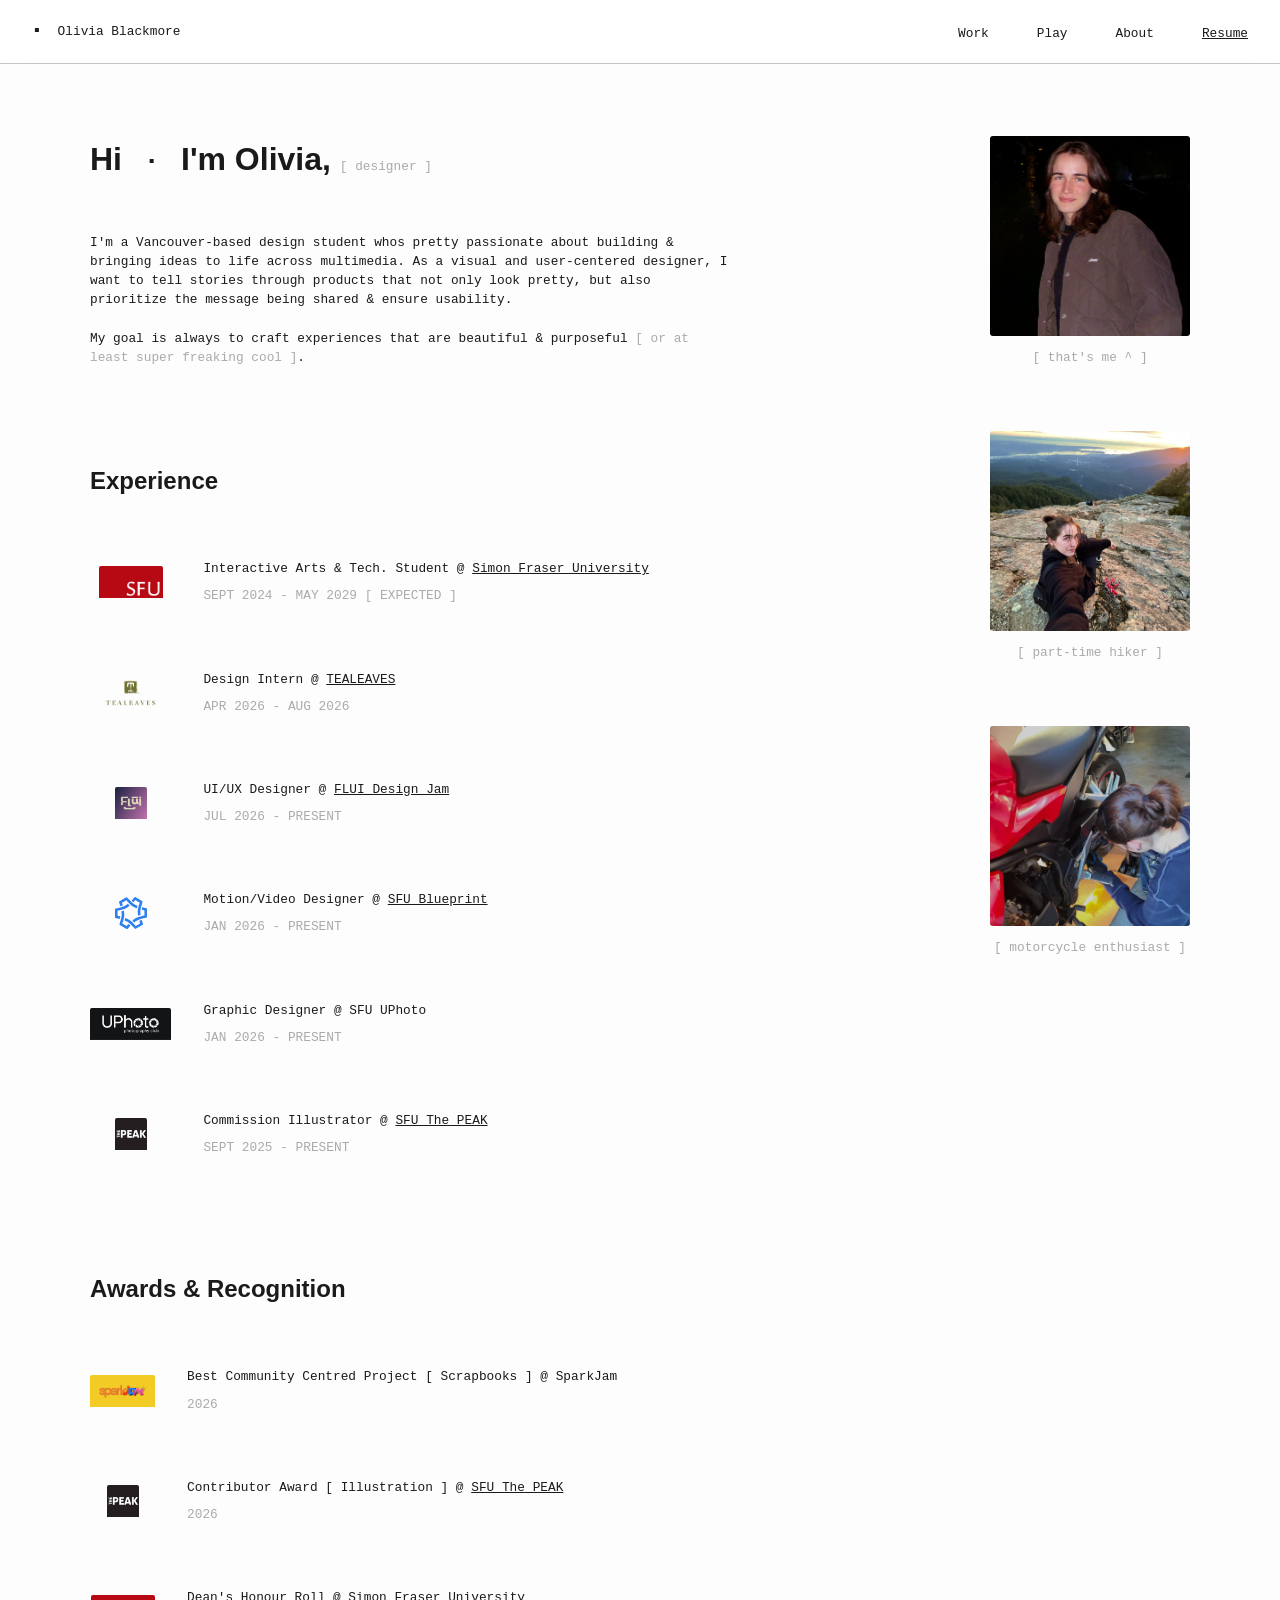
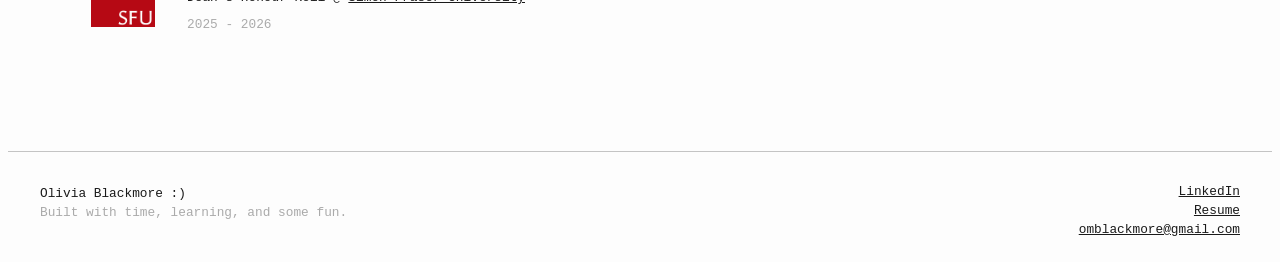
==== about.html @ 6c3ebd4a "footer changed" ====
<html lang="en">
  <head>
    <meta charset="UTF-8" />
    <meta name="viewport" content="width=device-width, initial-scale=1.0" />
    <title>About Olivia</title>
    <link rel="stylesheet" href="nav/nav.css" />
    <link rel="stylesheet" href="footer/footer.css" />
    <link rel="stylesheet" href="style.css" />

    <script src="nav/nav.js" defer></script>
    <script src="footer/footer.js" defer></script>

    <link rel="icon" type="image/x-icon" href="images/favicon.png" />
  </head>

  <body>
    <site-nav></site-nav>

    <main class="page-content">
      <div class="about-layout">
        <div class="about-text">
          <h1>
            Hi&nbsp;&nbsp;&nbsp;<span class="nav-logo-dot">▪</span
            >&nbsp;&nbsp;&nbsp;I'm Olivia,
            <span class="highlight" style="padding-top: 1rem;">[ designer ]</span>
          </h1>

          <p style="max-width:40rem;">
            <br>
            <br>
            I'm a Vancouver-based design student whos pretty passionate about building & bringing ideas to life across multimedia. As a visual and user-centered designer, I want to tell stories through products that not only look pretty, but also prioritize the message being shared & ensure usability.<br><br>  
            
            My goal is always to craft experiences that are beautiful & purposeful <span class="highlight">[ or at least super freaking cool ]</span>.</p>

          <br><br>  
          <h3 style="margin-top: 3rem;">Experience</h3>

          <div class="experience-grid">
            <img src="images/logos/sfu-logo.png" alt="SFU" class="inline-logo" style="padding-bottom: 1rem;"/>
            <p>Interactive Arts & Tech. Student @ <a href="https://www.sfu.ca/" target="_blank" rel="noopener noreferrer" class="about-experience-link">Simon Fraser University</a>
              <span class="highlight">SEPT 2024 - MAY 2029 [ EXPECTED ]</span></p>

            <img src="images/logos/tealeaves.png" alt="TEALEAVES" class="inline-logo" style="padding-bottom: 1rem;"/>
            <p>Design Intern @ <a href="https://www.tealeaves.com/" target="_blank" rel="noopener noreferrer" class="about-experience-link">TEALEAVES</a>
              <span class="highlight">APR 2026 - AUG 2026</span></p>

            <img src="images/logos/fluidesignjam_logo.jpeg" alt="FLUI Design Jam Logo" class="inline-logo" style="padding-bottom: 1rem;"/>
            <p>UI/UX Designer @ <a href="https://www.fluidesignjam.com/" target="_blank" rel="noopener noreferrer" class="about-experience-link">FLUI Design Jam</a></span>
              <span class="highlight">JUL 2026 - PRESENT</span></p>

            <img src="images/logos/bp-logo.svg" alt="Blueprint" class="inline-logo" style="padding-bottom: 1rem;"/>
            <p>Motion/Video Designer @ <a href="https://www.sfublueprint.org/" target="_blank" rel="noopener noreferrer" class="about-experience-link">SFU Blueprint</a>
              <span class="highlight">JAN 2026 - PRESENT</span></p>

            <img src="images/logos/uphoto-logo.png" alt="UPhoto" class="inline-logo" style="padding-bottom: 1rem;"/>
            <p>Graphic Designer @ SFU UPhoto
              <span class="highlight">JAN 2026 - PRESENT</span></p>

            <img src="images/logos/images.png" alt="The PEAK" class="inline-logo" style="padding-bottom: 1rem;"/>
            <p>Commission Illustrator @ <a href="https://the-peak.ca/" target="_blank" rel="noopener noreferrer" class="about-experience-link">SFU The PEAK</a></span>
              <span class="highlight">SEPT 2025 - PRESENT</span></p>
          </div>



          <br><br><br>
          <h3 style="margin-top: 3rem;">Awards & Recognition</h3>
        
          <div class="experience-grid">
            <img src="images/logos/sparkjam-logo.webp" alt="SparkJam" class="inline-logo" style="padding-bottom: 1rem;"/>
            <p>Best Community Centred Project [ Scrapbooks ] @ SparkJam
              <span class="highlight">2026</span></p>

            <img src="images/logos/images.png" alt="The PEAK" class="inline-logo" style="padding-bottom: 1rem;"/>
            <p>Contributor Award [ Illustration ] @ <a href="https://the-peak.ca/" target="_blank" rel="noopener noreferrer" class="about-experience-link">SFU The PEAK</a>
              <span class="highlight">2026</span>
            </p>

            <img src="images/logos/sfu-logo.png" alt="Simon Fraser University" class="inline-logo" style="padding-bottom: 1rem;"/>
            <p>Dean's Honour Roll @ <a href="https://www.sfu.ca/" target="_blank" rel="noopener noreferrer" class="about-experience-link">Simon Fraser University</a>
              <span class="highlight">2025 - 2026</span>
            </p>
          </div>
        </div>

        <div class="about-dots">
          <div class="about-dot-item">
            <div class="about-image-wrap">
              <img src="images/me.webp" alt="Photo 1" class="about-dot-image about-image-front" />
              <img src="images/me2.JPG" alt="Photo 1 alternate" class="about-dot-image about-image-back" />
            </div>
            <p class="highlight caption-front">[ that's me ^ ]</p>
            <p class="caption-back" style="margin: 0rem; padding: 0rem;">[ me again... ]</p>
          </div>

          <div class="about-dot-item">
            <div class="about-image-wrap">
              <img src="images/hike.webp" alt="Hiker" class="about-dot-image about-image-front" />
              <img src="images/snowboard.JPEG" alt="Snowboarder" class="about-dot-image about-image-back" />
            </div>
            <p class="highlight caption-front">[ part-time hiker ]</p>
            <p class="caption-back" style="margin: 0rem; padding: 0rem;">[ & snowboarder ]</p>
          </div>

          <div class="about-dot-item">
            <div class="about-image-wrap">
              <img src="images/motor.webp" alt="Photo 3" class="about-dot-image about-image-front" />
              <img src="images/bike.jpeg" alt="Photo 3 alternate" class="about-dot-image about-image-back" />
            </div>
            <p class="highlight caption-front">[ motorcycle enthusiast ]</p>
            <p class="caption-back" style="margin: 0rem; padding: 0rem;">[ MY BIKE ^ ]</p>
          </div>
        </div>

      </div>
    </main>
    <br><br>

    <site-footer></site-footer>

    <script>
      document.querySelectorAll('.about-dot-item').forEach((item) => {
        item.addEventListener('click', () => {
          item.classList.toggle('is-flipped');
        });
      });
    </script>

  </body>
</html>
---- nav/nav.css ----
/* nav.css */
.navbar {
  display: flex;
  align-items: center;
  justify-content: space-between;
  padding: 0 2rem;
  height: 64px;
  border-bottom: 1px solid #1a1a1a40;

  position: fixed;
  top: 0;
  left: 0;
  width: 100%;
  box-sizing: border-box;
  z-index: 100;

  background-color: rgba(255, 255, 255, 0.7); 
  backdrop-filter: blur(12px);
  -webkit-backdrop-filter: blur(12px); 
}

.nav-logo-dot {
  color: #1a1a1a;
  font-style: normal;
}

.nav-link {
  font-family: "DM Mono", monospace;
  color: #1a1a1a;
  text-decoration: none;
  font-size: 0.8rem;
  transition: opacity 0.2s;
}

.nav-links {
  list-style: none;
  display: flex;
  gap: 3rem;
  margin: 0;
  padding: 0;
}

.nav-link:hover {
  opacity: 0.5;
}

/* hover effects for work items */
.nav-logo {
  display: flex;
  align-items: center;
  gap: 1rem;
}

.nav-logo:hover {
  opacity: 1; 
}

.nav-logo:hover .nav-logo-dot {
  display: inline-block;
  transform: rotate(-45deg);
}

.nav-logo-dot {
  display: inline-block;
  transition: transform 0.3s ease;
  vertical-align: middle;
  font-size: 1rem;
  padding-bottom: 0.1rem;
}

.nav-logo-subtitle {
  opacity: 0;
  transform: translateX(-6px);
  transition: opacity 0.3s ease, transform 0.3s ease;
  color: #aaaaaa;
}

.nav-logo:hover .nav-logo-subtitle {
  opacity: 1;
  transform: translateX(0);
}

.nav-hamburger {
  display: none;
  flex-direction: column;
  gap: 5px;
  background: none;
  border: none;
  padding: 0;
  cursor: url("../images/cursor-hover.png"), pointer;
}

.nav-hamburger span {
  display: block;
  width: 22px;
  height: 1px;
  background-color: #1a1a1a;
  transition: transform 0.3s ease, opacity 0.3s ease;
}

.nav-hamburger.open span:nth-child(1) {
  transform: translateY(6px) rotate(45deg);
}

.nav-hamburger.open span:nth-child(2) {
  opacity: 0;
}

.nav-hamburger.open span:nth-child(3) {
  transform: translateY(-6px) rotate(-45deg);
}

@media (max-width: 600px) {
  .nav-hamburger {
    display: flex;
  }

  .nav-links {
    display: none;
    flex-direction: column;
    gap: 0;
    position: fixed;
    top: 64px;
    left: 0;
    width: 100%;
    background-color: rgba(255, 255, 255, 0.95);
    backdrop-filter: blur(12px);
    -webkit-backdrop-filter: blur(12px);
    border-bottom: 1px solid #1a1a1a40;
    padding: 0.5rem 0;
    box-sizing: border-box;
  }

  .nav-links.open {
    display: flex;
  }

  .nav-links li {
    padding: 0.75rem 2rem;
  }
}
---- footer/footer.css ----
.footer {
  display: flex;
  justify-content: space-between;
  align-items: flex-start;
  padding: 2rem;
  border-top: 1px solid #1a1a1a40;
  font-family: "DM Mono", monospace;
  font-size: 0.8rem;
  font-style: normal;
  padding-bottom: 1rem;
  margin-top: 2rem;
}

.footer-left p {
  margin: 0;
  line-height: 1.5;
}

.highlight {
  font-family: "DM Mono", monospace;
  font-weight: 500;
  color: #aaaaaa;
  font-size: 0.8rem;
}

.footer-right {
  display: flex;
  flex-direction: column;
  align-items: flex-end;
  gap: 0.25rem;
}

.footer-link {
  color: #1a1a1a;
  text-decoration: underline;
  transition: opacity 0.2s;
}

.footer-link:hover {
  opacity: 0.5;
}
---- style.css ----
/* Fonts */
@font-face {
  font-family: "Alte Haas Grotesk";
  src: url("fonts/AlteHaasGroteskRegular.woff2") format("woff2");
  font-weight: 400;
  font-display: swap;
}

@font-face {
  font-family: "Alte Haas Grotesk";
  src: url("fonts/AlteHaasGroteskBold.woff2") format("woff2");
  font-weight: 700;
  font-display: swap;
}

/* Global */
* {
  cursor: url("images/cursor.png"), auto;
}

a,
button,
[role="button"],
input,
label,
select,
textarea,
.carousel-item,
.carousel-dot {
  cursor: url("images/cursor-hover.png"), pointer;
}

body {
  padding-top: 3rem;
  background-color: #fdfdfd;
}

h1 {
  font-family: "Alte Haas Grotesk", sans-serif;
  font-size: 2rem;
  color: #1a1a1a;
  margin-bottom: 1rem;
  padding-top: 2rem;
}

h2 {
  font-family: "Alte Haas Grotesk", sans-serif;
  font-size: 2rem;
  color: #1a1a1a;
  margin-top: 0;
  margin-bottom: 1rem;
}

h3 {
  font-family: "Alte Haas Grotesk", sans-serif;
  font-size: 1.5rem;
  color: #1a1a1a;
}

h4 {
  font-family: "DM Mono", monospace;
  font-weight: 500;
  color: #aaaaaa;
  font-size: 0.8rem;
  letter-spacing: 0.1em;
  padding-bottom: 0;
}

p {
  font-family: "DM Mono", monospace;
  margin: 0;
  padding-bottom: 1rem;
  font-size: 0.8rem;
  color: #1a1a1a;
  max-width: 50rem;
  line-height: 1.5;
}

section p {
  font-family: "Neue Haas Grotesque", sans-serif;
  margin: 0;
  padding-bottom: 1rem;
  font-size: 1rem;
  color: #1a1a1a;
  max-width: 50rem;
  /* line-height: 1.5; */
}

section {
  padding-top: 6rem;
}

.highlight {
  font-family: "DM Mono", monospace;
  font-weight: 500;
  color: #aaaaaa;
  font-size: 0.8rem;
}

/* ABOUT PAGE experience/awards highlight links */
.about-experience-link {
  color: #1a1a1a;
  transition: opacity 0.2s;
}

.about-experience-link:hover {
  opacity: 0.5;
}



html {
  scroll-behavior: smooth;
}

#work {
  scroll-margin-top: 80px; /* adjust to match your navbar height + desired spacing */
}

.page-content {
  max-width: 1100px;
  margin: 0 auto;
  padding: 2rem;
}

.divider {
  padding-top: 2rem;
  padding-bottom: 2rem;
  display: flex;
  justify-content: center;
  align-items: center;
  max-width: 100%;
}

/* Hero */
.hero-video {
  position: relative;
  width: 100%;
  border-radius: 3px;
  overflow: hidden;
  background: #a8c8e8;
  margin-bottom: 1.5rem;
  margin-top: 2rem;
  height: 320px;
}

#cloud-canvas {
  width: 100%;
  height: 100%;
  display: block;
}

.hero-glass-overlay {
  position: absolute;
  font-weight: 800;
  inset: 0;
  display: flex;
  align-items: center;
  justify-content: center;
  background: rgba(255, 255, 255, 0.15);
  backdrop-filter: blur(8px);
  -webkit-backdrop-filter: blur(8px);
}

.hero-name {
  font-family: "Alte Haas Grotesk", sans-serif;
  font-size: 5rem;
  color: #1a1a1a;
  padding-bottom: 0;
  max-width: none;
  letter-spacing: 0.1em;
}

.hero-bottom {
  display: grid;
  grid-template-columns: 1fr auto 1fr;
  gap: 2rem;
  align-items: start;
}

.hero-bio {
  max-width: 90%;
  padding-bottom: 0;
}

.hero-study {
  max-width: 90%;
  padding-bottom: 0;
  padding-left: 3rem;
  text-align: right;
  min-width: 0;
}

@media (max-width: 700px) {
  .hero-bottom {
    grid-template-columns: 1fr; /* stack into single column */
  }

  .hero-bio,
  .hero-study {
    max-width: 100%;
    text-align: center;
    padding-left: 0;
  }

  .hero-dots {
    display: flex;
    justify-content: center;
    align-items: center;
  }
}

/* Hero dots */
.hero-dots {
  display: flex;
  flex-direction: row;
  align-items: center;
  gap: 2rem;
}

.hero-dot {
  display: flex;
  flex-direction: column;
  align-items: center;
  gap: 0.3rem;
  text-decoration: none;
  color: #1a1a1a;
}

.dot-shape {
  display: inline-block;
  font-size: 2rem;
  transition: transform 0.3s ease;
}

.dot-label {
  font-family: "DM Mono", monospace;
  font-size: 0.75rem;
  opacity: 0;
  transform: translateY(-4px);
  transition:
    opacity 0.3s ease,
    transform 0.3s ease;
}

.hero-dot:hover .dot-shape {
  transform: rotate(-45deg);
}

.hero-dot:hover .dot-label {
  opacity: 1;
  transform: translateY(0);
}

@media (max-width: 480px) {
  .dot-label {
    opacity: 1;
    transform: translateY(0);
  }
}

/* Work list */
.work-list {
  display: flex;
  flex-direction: column;
  gap: 3rem;
  margin-top: 4rem;
  margin-bottom: 4rem;
}

.work-item {
  display: block;
  text-decoration: none;
  color: #1a1a1a;
}

.work-thumbnail {
  width: 100%;
  border-radius: 3px;
  overflow: hidden;
  background-color: #d9d9d9;
  position: relative; 
}

.work-thumbnail img {
  width: 100%;
  display: block;
  border-radius: 3px;
  transition: opacity 0.3s ease;
}

.work-overlay {
  position: absolute;
  inset: 0; 
  display: flex;
  align-items: center;
  justify-content: center;
  background: rgba(255, 255, 255, 0.3);
  backdrop-filter: blur(6px);
  -webkit-backdrop-filter: blur(6px);
  opacity: 0;
  transition: opacity 0.3s ease;
  border-radius: 3px;
}

.work-overlay p {
  color: black;
  font-weight: 800;
  padding-bottom: 0;
  max-width: none;
}

.work-item:hover .work-overlay {
  opacity: 1;
}

.work-item:hover .work-thumbnail img {
  opacity: 1;
}

/* .work-info-top {
  display: flex;
  justify-content: space-between;
  align-items: baseline;
} */

.work-info-top {
  display: flex;
  justify-content: space-between;
  align-items: baseline;
  gap: 2rem;          
  width: 100%;
  margin-bottom: 0.5rem; 
}

.work-info-top h3 {
  margin: 0;
  margin-top: 1rem;
  margin-bottom: 1rem;         
  flex: 1;           
}

.work-info-top .highlight {
  flex-shrink: 0;     
  white-space: nowrap;
}

.work-description {
  font-family: "DM Mono", monospace;
  font-size: 0.8rem;
  line-height: 1.5;
  max-width: 70%;
  padding-bottom: 0;
}

.work-date {
  padding-bottom: 0;
}

.work-tags {
  display: flex;
  align-items: center;
  gap: 2rem;
  margin-top: -0.75rem;
}

.work-tags p {
  padding-bottom: 0;
  max-width: none;
  color: black;
}

.tag-dot {
  font-size: 2rem;
  color: black;
  line-height: 1;
}

@media (max-width: 600px) {
  .work-info-top {
    flex-direction: column;
    align-items: flex-start;
    gap: 0.25rem;
  }

  .work-tags {
    display: none;
  }

  .tag-dot {
    font-size: 0.8rem;
    line-height: 1;
  }

  h3 {
    font-size: 1.15rem;
  }

  .work-info-top .highlight {
    margin-bottom: 1.5rem;
  }
}

/* Playground grid */
.grid {
  display: flex;
  gap: 1rem;
  margin: 2rem 0;
  align-items: flex-start;
}

.grid-column {
  display: flex;
  flex-direction: column;
  gap: 1rem;
  flex: 1;
  min-width: 0; 
}

.grid-item {
  margin-bottom: 1rem; 
}

.grid-item img {
  width: 100%;
  display: block;
  border-radius: 3px;
  background-color: #d9d9d9;
}

.grid-item video {
  width: 100%;
  display: block;
  border-radius: 3px;
}

.grid p {
  padding-bottom: 0;
  padding-top: 0.5rem;
}

@media (max-width: 50rem) {
  .grid {
    flex-direction: column;
  }
}

.grid-link {
  position: relative;
  display: block;
}

.grid-overlay {
  position: absolute;
  inset: 0;
  display: flex;
  align-items: center;
  justify-content: center;
  background: rgba(255, 255, 255, 0.3);
  backdrop-filter: blur(6px);
  -webkit-backdrop-filter: blur(6px);
  opacity: 0;
  transition: opacity 0.3s ease;
  border-radius: 3px;
}

.grid-overlay p {
  color: #1a1a1a;
  padding-bottom: 0;
  max-width: none;
  font-weight: 800;
}

.grid-link:hover .grid-overlay {
  opacity: 1;
}

/* Filter buttons */
.filter-buttons {
  display: flex;
  gap: 0.5rem;
  margin-top: 1rem;
  margin-bottom: 0;
  flex-wrap: wrap;
}

.filter-btn {
  font-family: "DM Mono", monospace;
  font-size: 0.75rem;
  color: #aaaaaa;
  background: none;
  border: 1px solid #dddddd;
  border-radius: 2px;
  padding: 0.5rem 1rem;
  transition:
    color 0.5s ease,
    border-color 0.5s ease;
}

.filter-btn:hover {
  color: #1a1a1a;
  border-color: #1a1a1a;
}

.filter-btn.active {
  color: #1a1a1a;
  border-color: #1a1a1a;
}

/* about */
.about-link-grid {
  display: flex;
  flex-direction: row;
  gap: 2rem;
  margin-top: 2rem;
  margin-bottom: 0;
}

.about-link {
  font-family: "DM Mono", monospace;
  font-size: 0.75rem;
  text-decoration: none;
  color: #1a1a1a;
}

.about-layout {
  display: grid;
  grid-template-columns: 1fr auto;
  gap: 3rem;
  align-items: start;
}

.inline-logo {
  height: 2rem; 
  width: auto;
  vertical-align: middle;
  justify-self: center;
  border-radius: 2px;
  margin-right: 0;
}

.about-dots {
  display: flex;
  flex-direction: column;
  gap: 1rem;
  padding-top: 2rem;
  position: sticky; /* keeps dots visible as you scroll */
  top: 80px;
}

.about-dot-item {
  display: flex;
  flex-direction: column;
  align-items: center;
  gap: 0.75rem;
  margin-bottom: 2rem;
  margin-top: 1rem;
}

.about-image-wrap {
  position: relative;
  width: 200px;
  height: 200px;
}

.about-dot-image {
  width: 200px;
  height: 200px;
  object-fit: cover;
  border-radius: 3px;
  position: absolute;
  top: 0;
  left: 0;
  transition: opacity 0.4s ease;
}

.about-image-back {
  opacity: 0;
}

.about-dot-item:hover .about-image-front,
.about-dot-item.is-flipped .about-image-front {
  opacity: 0;
}

.about-dot-item:hover .about-image-back,
.about-dot-item.is-flipped .about-image-back {
  opacity: 1;
}

.about-dot-item .highlight {
  opacity: 1;
  padding-bottom: 0;
  transition: opacity 0.3s ease;
}

.caption-back {
  display: none;
}

.about-dot-item:hover .caption-front,
.about-dot-item.is-flipped .caption-front {
  display: none;
}

.about-dot-item:hover .caption-back,
.about-dot-item.is-flipped .caption-back {
  display: block;
}

@media (max-width: 600px) {
  .highlight {
    display: block;
  }
}


/* play grid hover/click image swap */
.grid-image-wrap {
  position: relative;
  width: 100%;
  aspect-ratio: 4 / 3;
  overflow: hidden;
  border-radius: 3px;
  background-color: #d9d9d9;
}

.grid-image {
  width: 100%;
  height: 100%;
  object-fit: cover;
  border-radius: 3px;
  position: absolute;
  top: 0;
  left: 0;
  transition: opacity 0.4s ease;
}

.grid-image-back {
  opacity: 0;
}

.grid-image-wrap:hover .grid-image-front,
.grid-image-wrap.is-flipped .grid-image-front {
  opacity: 0;
}

.grid-image-wrap:hover .grid-image-back,
.grid-image-wrap.is-flipped .grid-image-back {
  opacity: 1;
}

/* about page experience grid */
.experience-grid {
  display: grid;
  grid-template-columns: auto 1fr;
  gap: 3rem 2rem;
  align-items: center;
  justify-items: start; /* default */
  margin-top: 4rem;
}

.experience-grid .highlight {
  display: block;
  margin-top: 0.5rem;
  margin-bottom: 0;
  padding-bottom: 0;
}

.experience-grid .highlight2 {
  font-family: "DM Mono", monospace;
  font-weight: 500;
  color: #aaaaaa;
  font-size: 0.8rem;
  padding: 0;
}



@media (max-width: 800px) {
  .about-layout {
    grid-template-columns: 1fr;
  }
}




/* viewport fade in blocks */
.loadin {
  opacity: 0;
  transform: translateY(45px);
  transition: transform 0.6s, opacity 0.9s;

  &.loaded {
    opacity: 1;
    transform: translateY(0);
    transition-delay: 0s;
  }
}
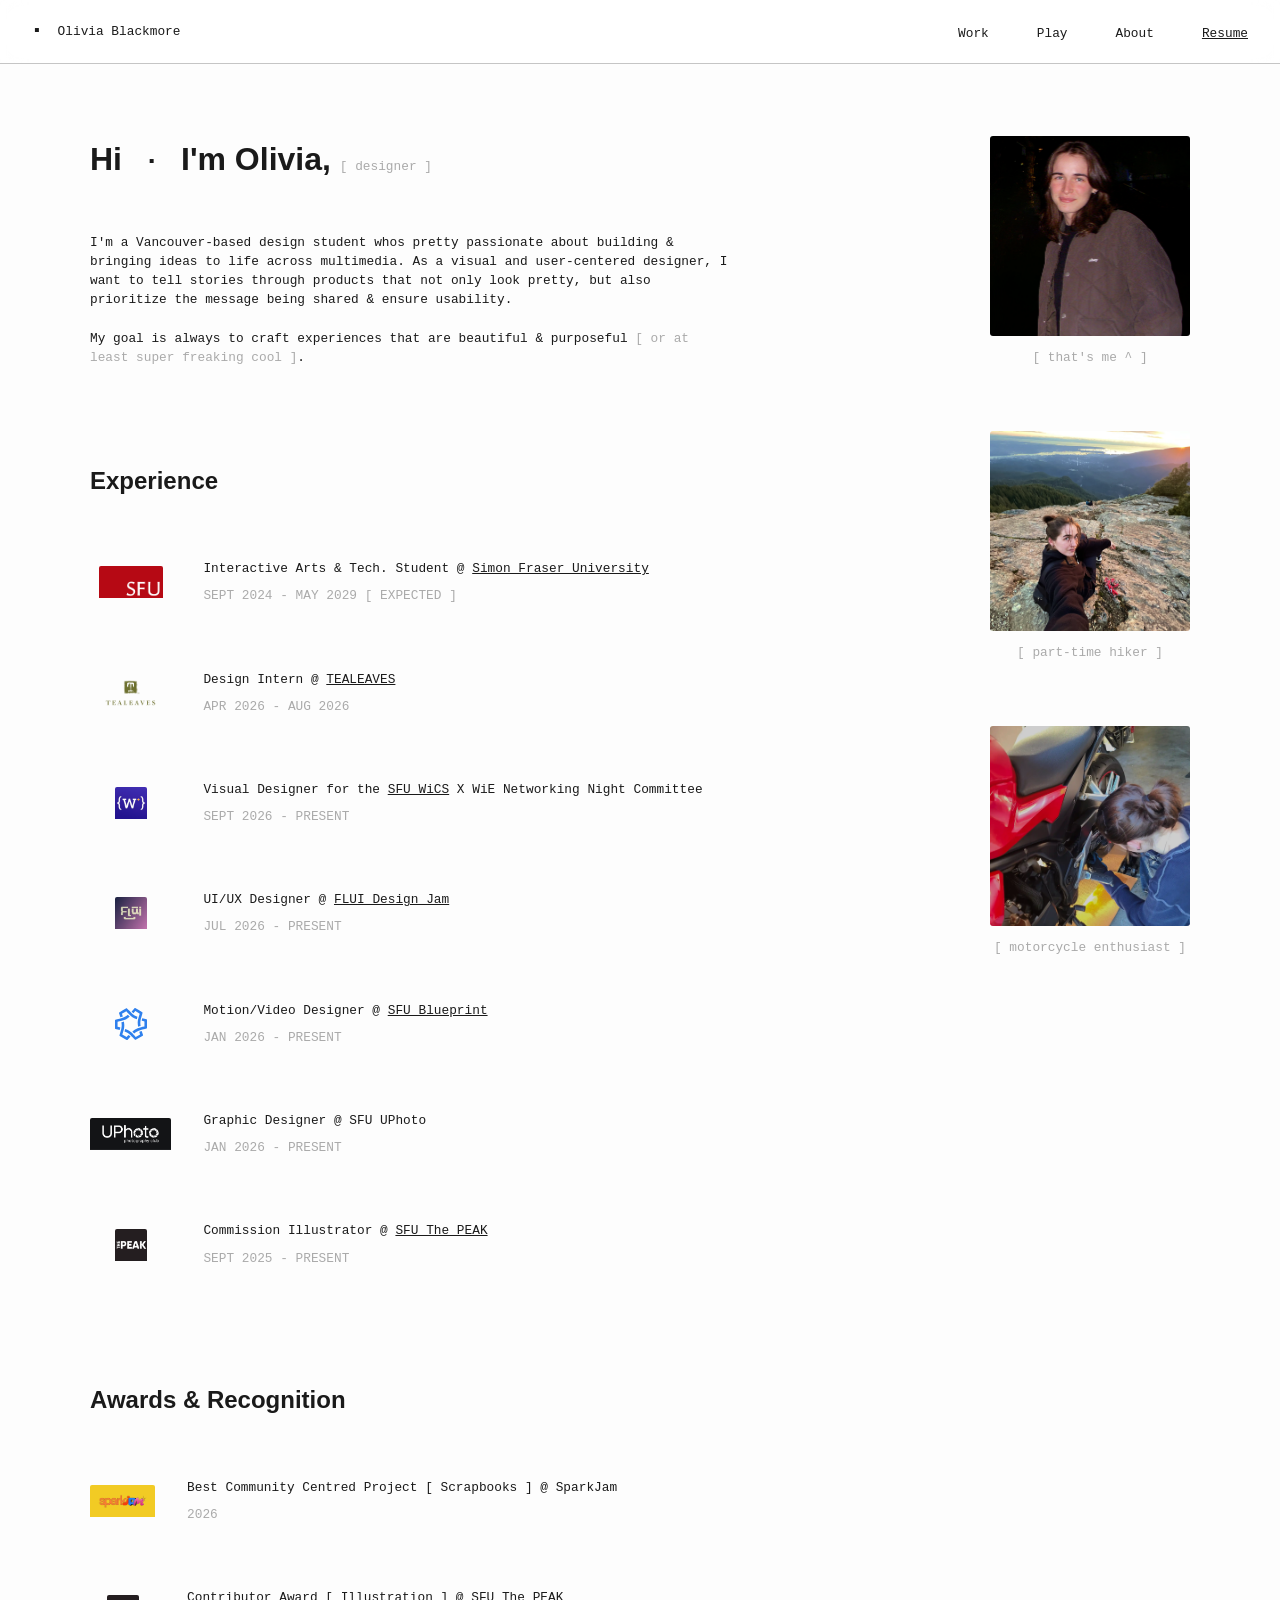
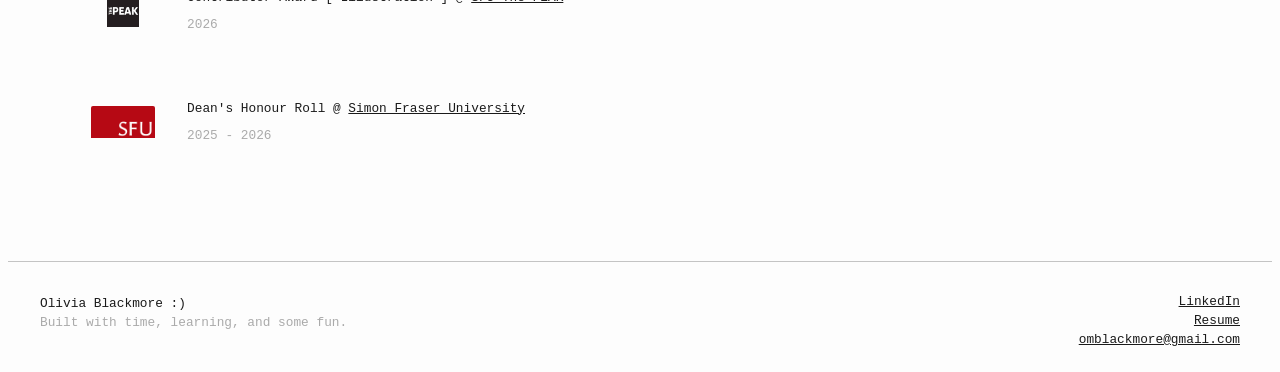
==== commit 08fe748b: "added to play page" ====
--- a/about.html
+++ b/about.html
@@ -43,6 +43,10 @@
             <img src="images/logos/tealeaves.png" alt="TEALEAVES" class="inline-logo" style="padding-bottom: 1rem;"/>
             <p>Design Intern @ <a href="https://www.tealeaves.com/" target="_blank" rel="noopener noreferrer" class="about-experience-link">TEALEAVES</a>
               <span class="highlight">APR 2026 - AUG 2026</span></p>
+
+            <img src="images/logos/sfu_wics_logo.jpeg" alt="SFU WICS Logo" class="inline-logo" style="padding-bottom: 1rem;"/>
+            <p>Visual Designer for the <a href="https://sfuwics.com/" target="_blank" rel="noopener noreferrer" class="about-experience-link">SFU WiCS</a> X WiE Networking Night Committee
+              <span class="highlight">SEPT 2026 - PRESENT</span></p>
 
             <img src="images/logos/fluidesignjam_logo.jpeg" alt="FLUI Design Jam Logo" class="inline-logo" style="padding-bottom: 1rem;"/>
             <p>UI/UX Designer @ <a href="https://www.fluidesignjam.com/" target="_blank" rel="noopener noreferrer" class="about-experience-link">FLUI Design Jam</a></span>
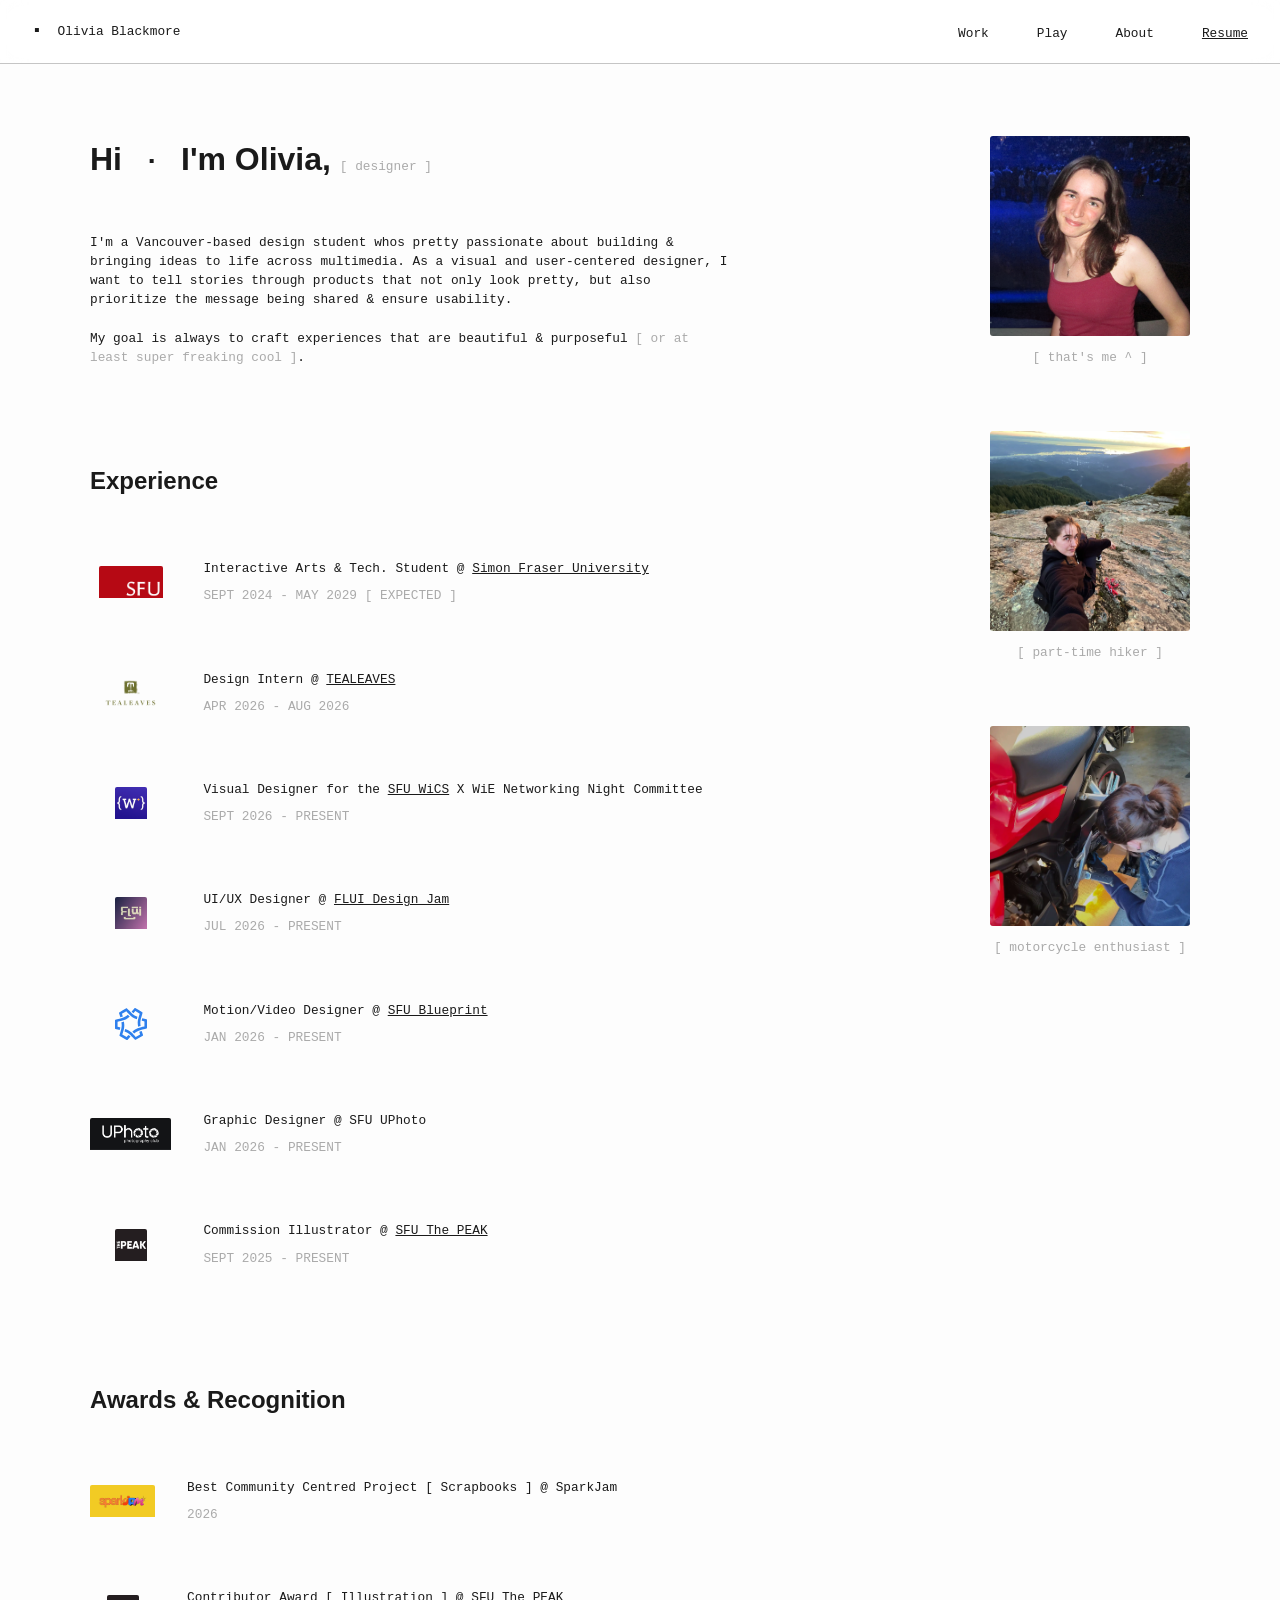
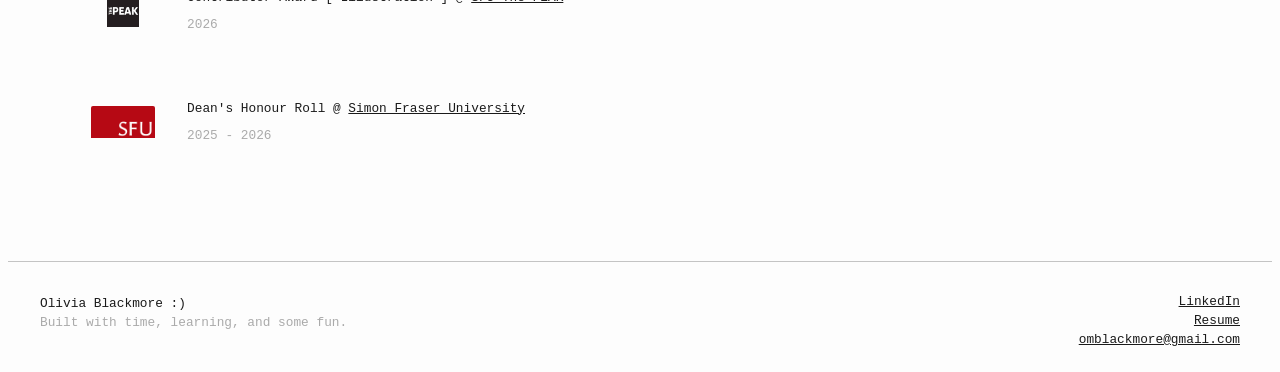
==== commit 06e4cebf: "added to abt page images" ====
--- a/about.html
+++ b/about.html
@@ -90,11 +90,11 @@
         <div class="about-dots">
           <div class="about-dot-item">
             <div class="about-image-wrap">
-              <img src="images/me.webp" alt="Photo 1" class="about-dot-image about-image-front" />
-              <img src="images/me2.JPG" alt="Photo 1 alternate" class="about-dot-image about-image-back" />
+              <img src="images/me.png" alt="Photo 1" class="about-dot-image about-image-front" />
+              <img src="images/me.JPG" alt="Photo 1 alternate" class="about-dot-image about-image-back" />
             </div>
             <p class="highlight caption-front">[ that's me ^ ]</p>
-            <p class="caption-back" style="margin: 0rem; padding: 0rem;">[ me again... ]</p>
+            <p class="caption-back" style="margin: 0rem; padding: 0rem;">[ & me again... ]</p>
           </div>
 
           <div class="about-dot-item">
@@ -109,10 +109,10 @@
           <div class="about-dot-item">
             <div class="about-image-wrap">
               <img src="images/motor.webp" alt="Photo 3" class="about-dot-image about-image-front" />
-              <img src="images/bike.jpeg" alt="Photo 3 alternate" class="about-dot-image about-image-back" />
+              <img src="images/photographer.JPG" alt="Photo 3 alternate" class="about-dot-image about-image-back" />
             </div>
             <p class="highlight caption-front">[ motorcycle enthusiast ]</p>
-            <p class="caption-back" style="margin: 0rem; padding: 0rem;">[ MY BIKE ^ ]</p>
+            <p class="caption-back" style="margin: 0rem; padding: 0rem;">[ & photo-taker ]</p>
           </div>
         </div>
 
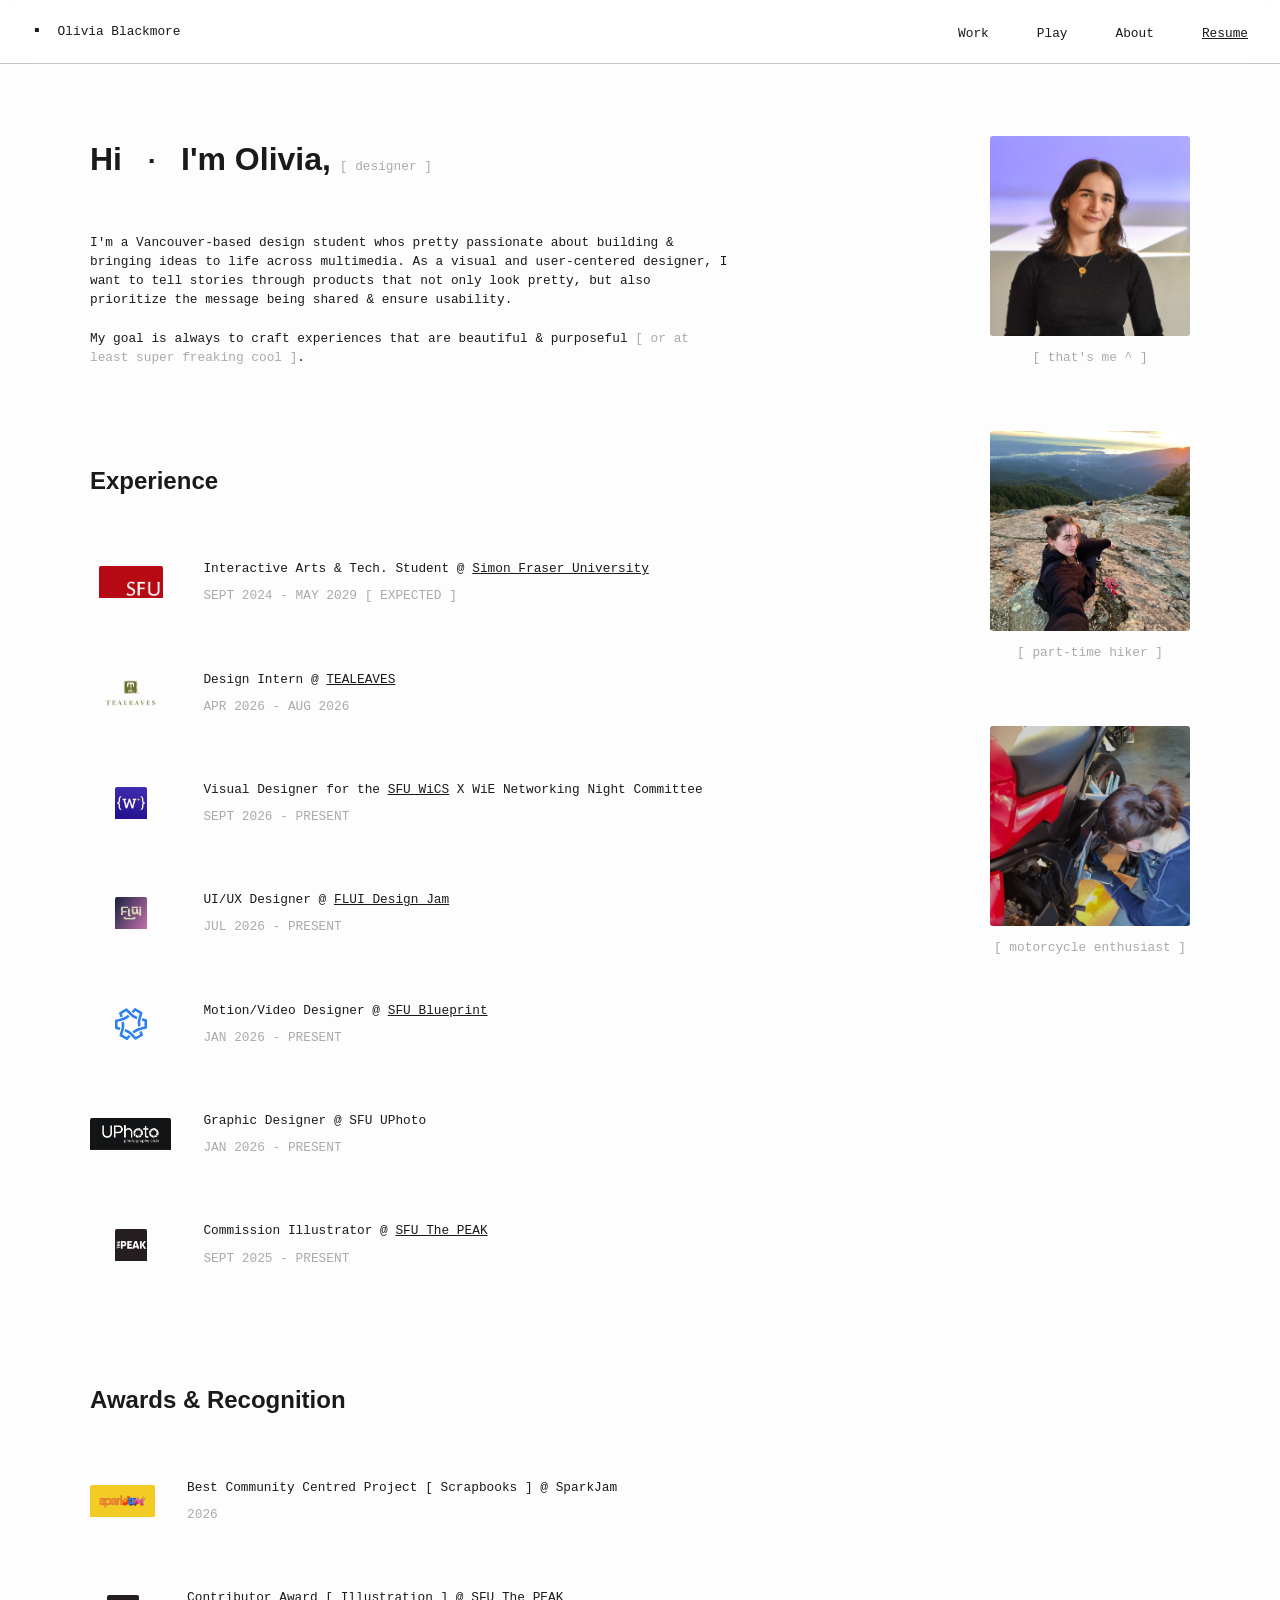
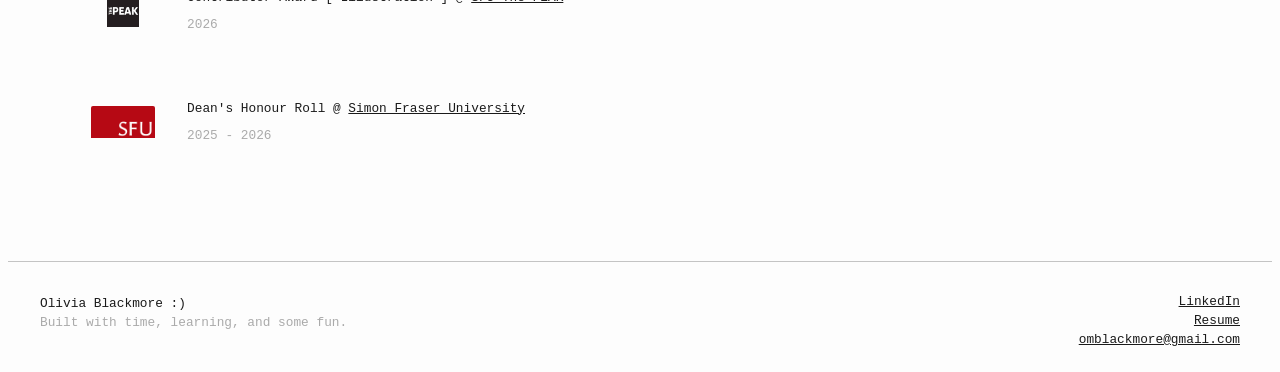
==== commit 617c3dc7: "new resume and new images in about" ====
--- a/about.html
+++ b/about.html
@@ -90,7 +90,7 @@
         <div class="about-dots">
           <div class="about-dot-item">
             <div class="about-image-wrap">
-              <img src="images/me.png" alt="Photo 1" class="about-dot-image about-image-front" />
+              <img src="images/me1.png" alt="Photo 1" class="about-dot-image about-image-front" />
               <img src="images/me.JPG" alt="Photo 1 alternate" class="about-dot-image about-image-back" />
             </div>
             <p class="highlight caption-front">[ that's me ^ ]</p>
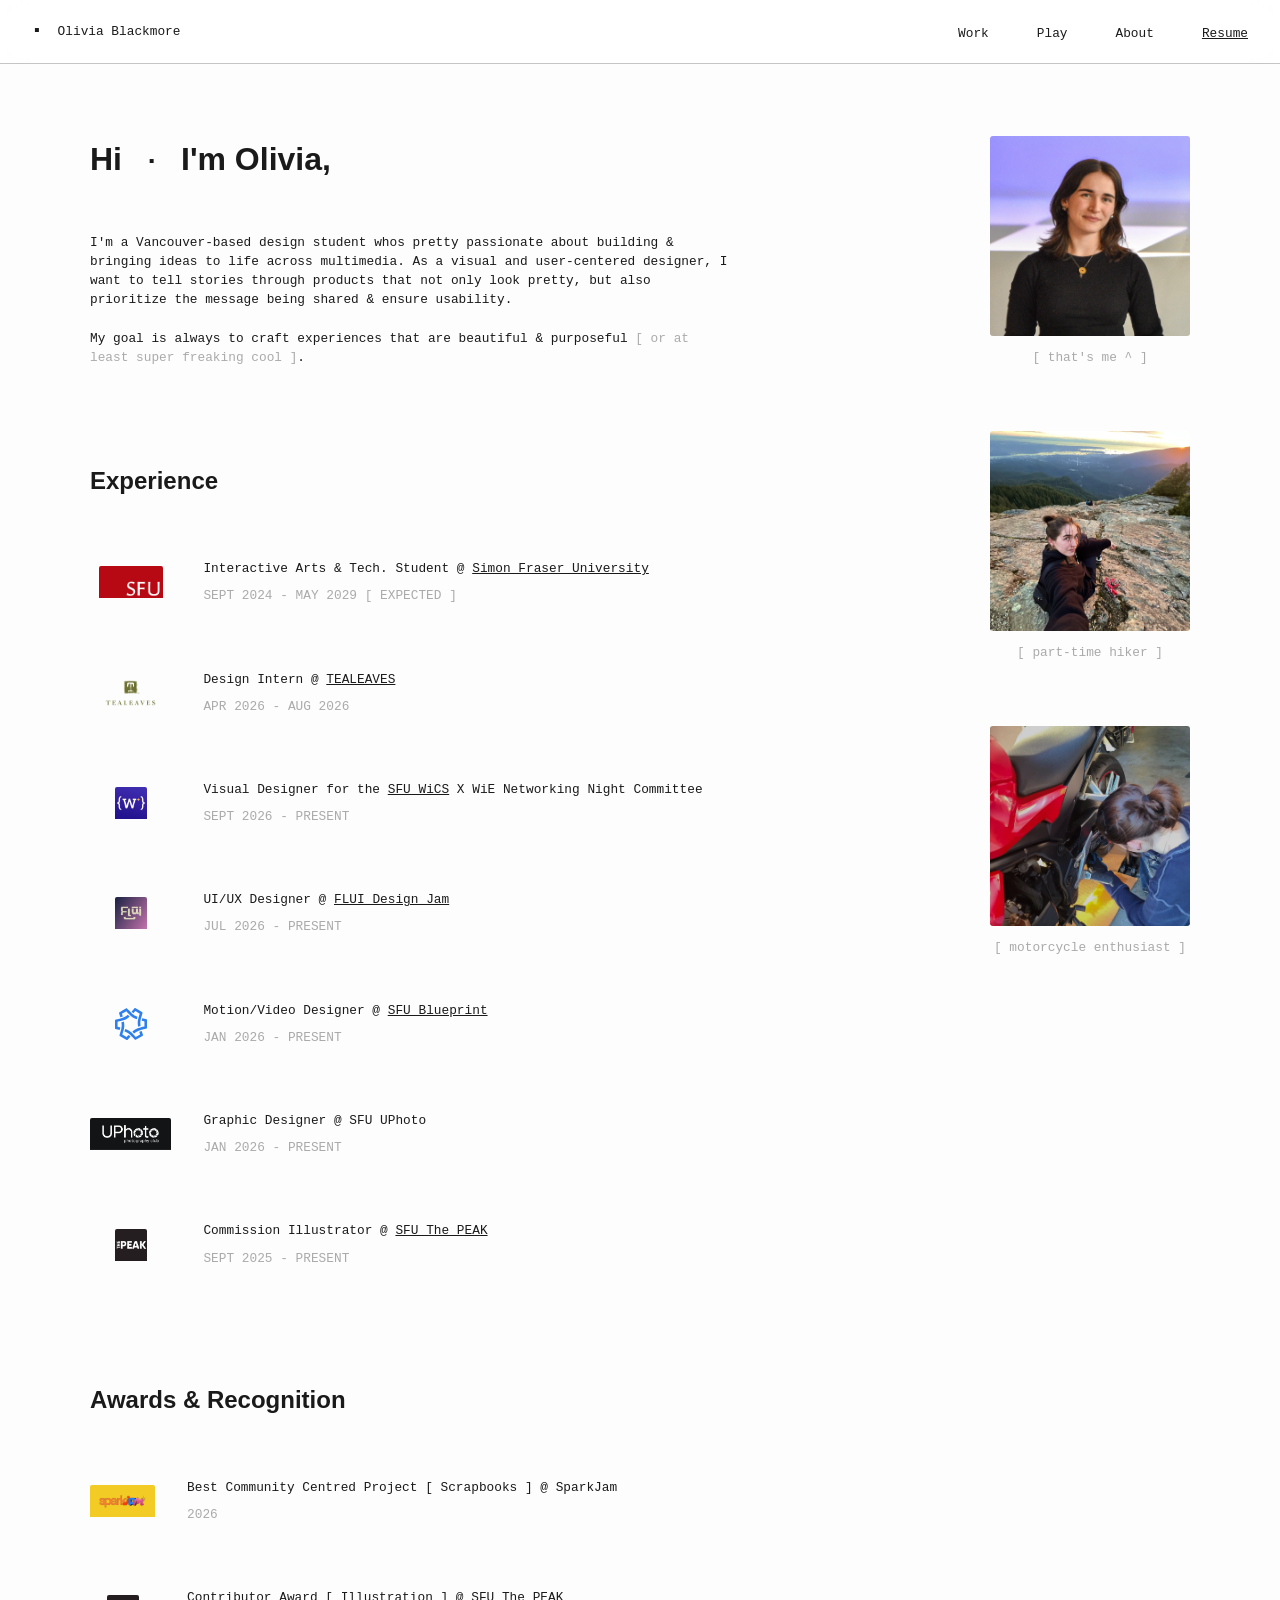
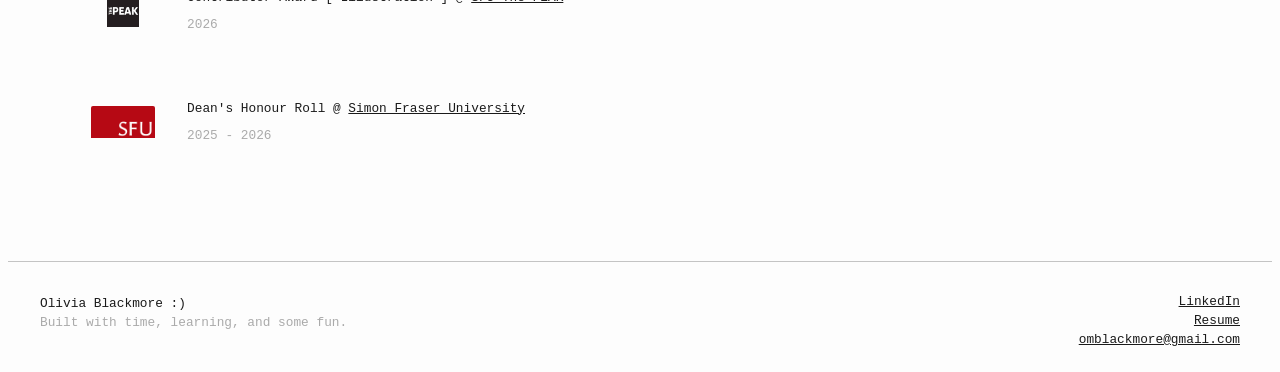
==== commit ec1948be: "made images smaller sizes webp" ====
--- a/about.html
+++ b/about.html
@@ -22,7 +22,6 @@
           <h1>
             Hi&nbsp;&nbsp;&nbsp;<span class="nav-logo-dot">▪</span
             >&nbsp;&nbsp;&nbsp;I'm Olivia,
-            <span class="highlight" style="padding-top: 1rem;">[ designer ]</span>
           </h1>
 
           <p style="max-width:40rem;">
@@ -90,7 +89,7 @@
         <div class="about-dots">
           <div class="about-dot-item">
             <div class="about-image-wrap">
-              <img src="images/me1.png" alt="Photo 1" class="about-dot-image about-image-front" />
+              <img src="images/me1.webp" alt="Photo 1" class="about-dot-image about-image-front" />
               <img src="images/me.JPG" alt="Photo 1 alternate" class="about-dot-image about-image-back" />
             </div>
             <p class="highlight caption-front">[ that's me ^ ]</p>
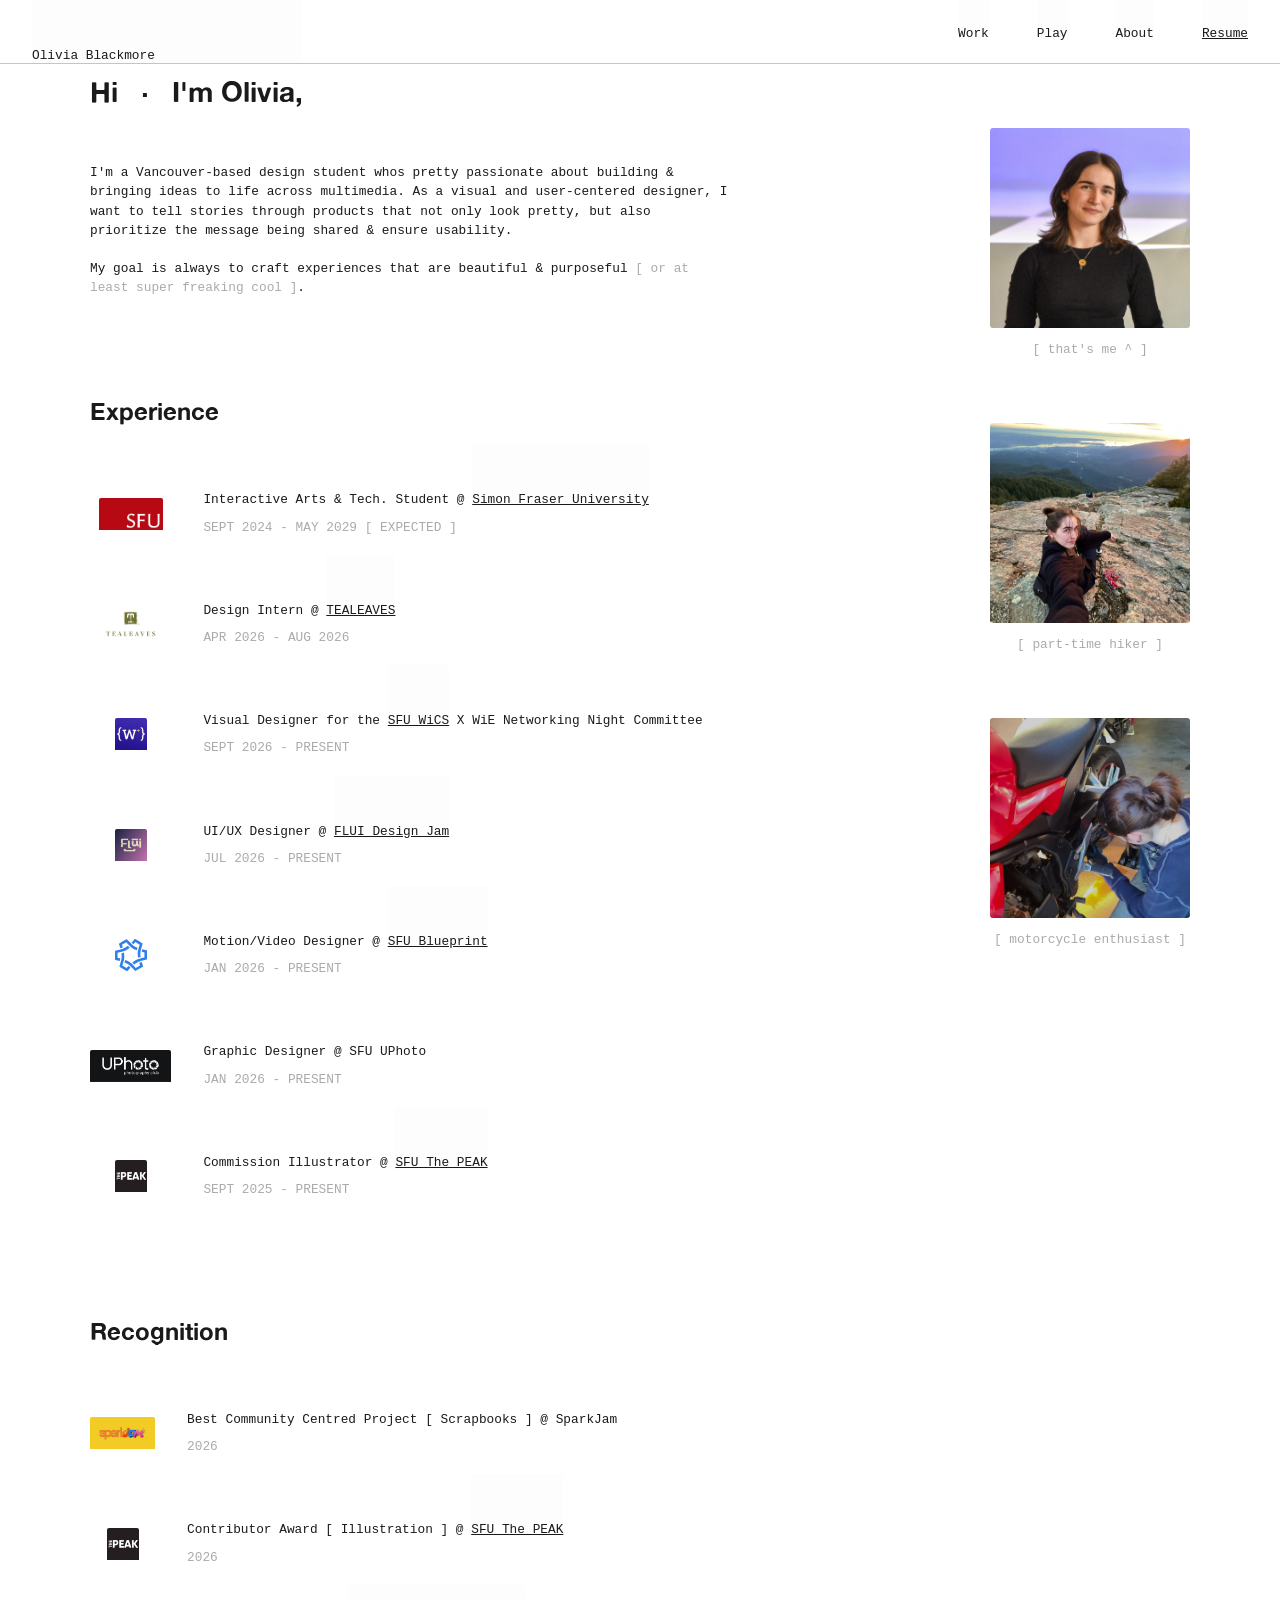
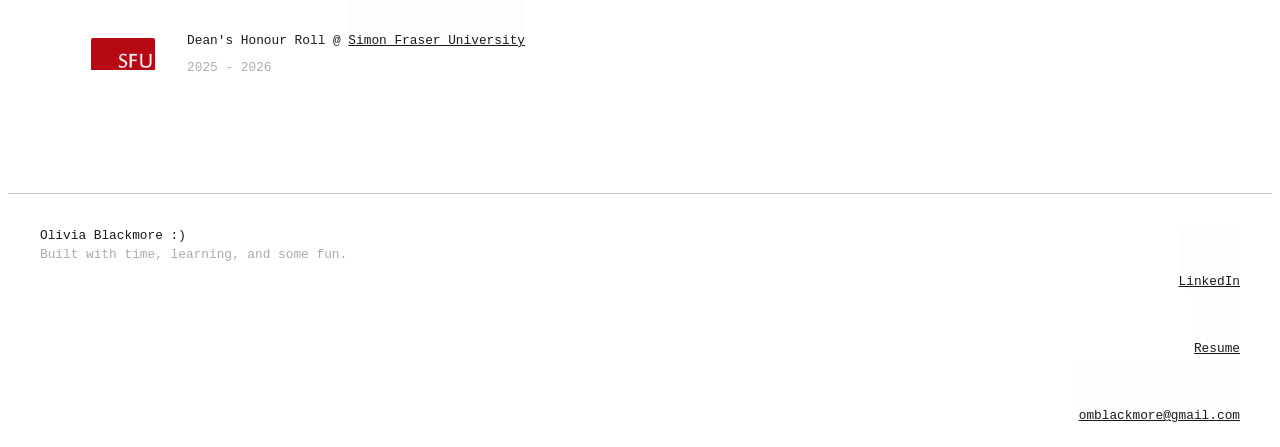
==== commit fe61b7f9: "tryna fix the freaking nav and footer" ====
--- a/about.html
+++ b/about.html
@@ -67,7 +67,7 @@
 
 
           <br><br><br>
-          <h3 style="margin-top: 3rem;">Awards & Recognition</h3>
+          <h3 style="margin-top: 3rem;">Recognition</h3>
         
           <div class="experience-grid">
             <img src="images/logos/sparkjam-logo.webp" alt="SparkJam" class="inline-logo" style="padding-bottom: 1rem;"/>
--- a/footer/footer.css
+++ b/footer/footer.css
@@ -2,8 +2,8 @@
   display: flex;
   justify-content: space-between;
   align-items: flex-start;
+  border-top: 1px solid #1a1a1a40;
   padding: 2rem;
-  border-top: 1px solid #1a1a1a40;
   font-family: "DM Mono", monospace;
   font-size: 0.8rem;
   font-style: normal;
--- a/style.css
+++ b/style.css
@@ -24,11 +24,7 @@
 input,
 label,
 select,
-textarea,
-.carousel-item,
-.carousel-dot {
-  cursor: url("images/cursor-hover.png"), pointer;
-}
+textarea
 
 body {
   padding-top: 3rem;
@@ -37,15 +33,15 @@
 
 h1 {
   font-family: "Alte Haas Grotesk", sans-serif;
-  font-size: 2rem;
+  font-size: 1.75rem;
   color: #1a1a1a;
   margin-bottom: 1rem;
-  padding-top: 2rem;
+  padding-top: 1rem;
 }
 
 h2 {
   font-family: "Alte Haas Grotesk", sans-serif;
-  font-size: 2rem;
+  font-size: 1.75rem;
   color: #1a1a1a;
   margin-top: 0;
   margin-bottom: 1rem;
@@ -108,7 +104,6 @@
 }
 
 
-
 html {
   scroll-behavior: smooth;
 }
@@ -133,62 +128,10 @@
 }
 
 /* Hero */
-.hero-video {
-  position: relative;
-  width: 100%;
-  border-radius: 3px;
-  overflow: hidden;
-  background: #a8c8e8;
-  margin-bottom: 1.5rem;
-  margin-top: 2rem;
-  height: 320px;
-}
-
-#cloud-canvas {
-  width: 100%;
-  height: 100%;
-  display: block;
-}
-
-.hero-glass-overlay {
-  position: absolute;
-  font-weight: 800;
-  inset: 0;
-  display: flex;
-  align-items: center;
+.hero-about-section {
+  display: flex;
   justify-content: center;
-  background: rgba(255, 255, 255, 0.15);
-  backdrop-filter: blur(8px);
-  -webkit-backdrop-filter: blur(8px);
-}
-
-.hero-name {
-  font-family: "Alte Haas Grotesk", sans-serif;
-  font-size: 5rem;
-  color: #1a1a1a;
-  padding-bottom: 0;
-  max-width: none;
-  letter-spacing: 0.1em;
-}
-
-.hero-bottom {
-  display: grid;
-  grid-template-columns: 1fr auto 1fr;
-  gap: 2rem;
-  align-items: start;
-}
-
-.hero-bio {
-  max-width: 90%;
-  padding-bottom: 0;
-}
-
-.hero-study {
-  max-width: 90%;
-  padding-bottom: 0;
-  padding-left: 3rem;
-  text-align: right;
-  min-width: 0;
+  width: 100%;
 }
 
 @media (max-width: 700px) {
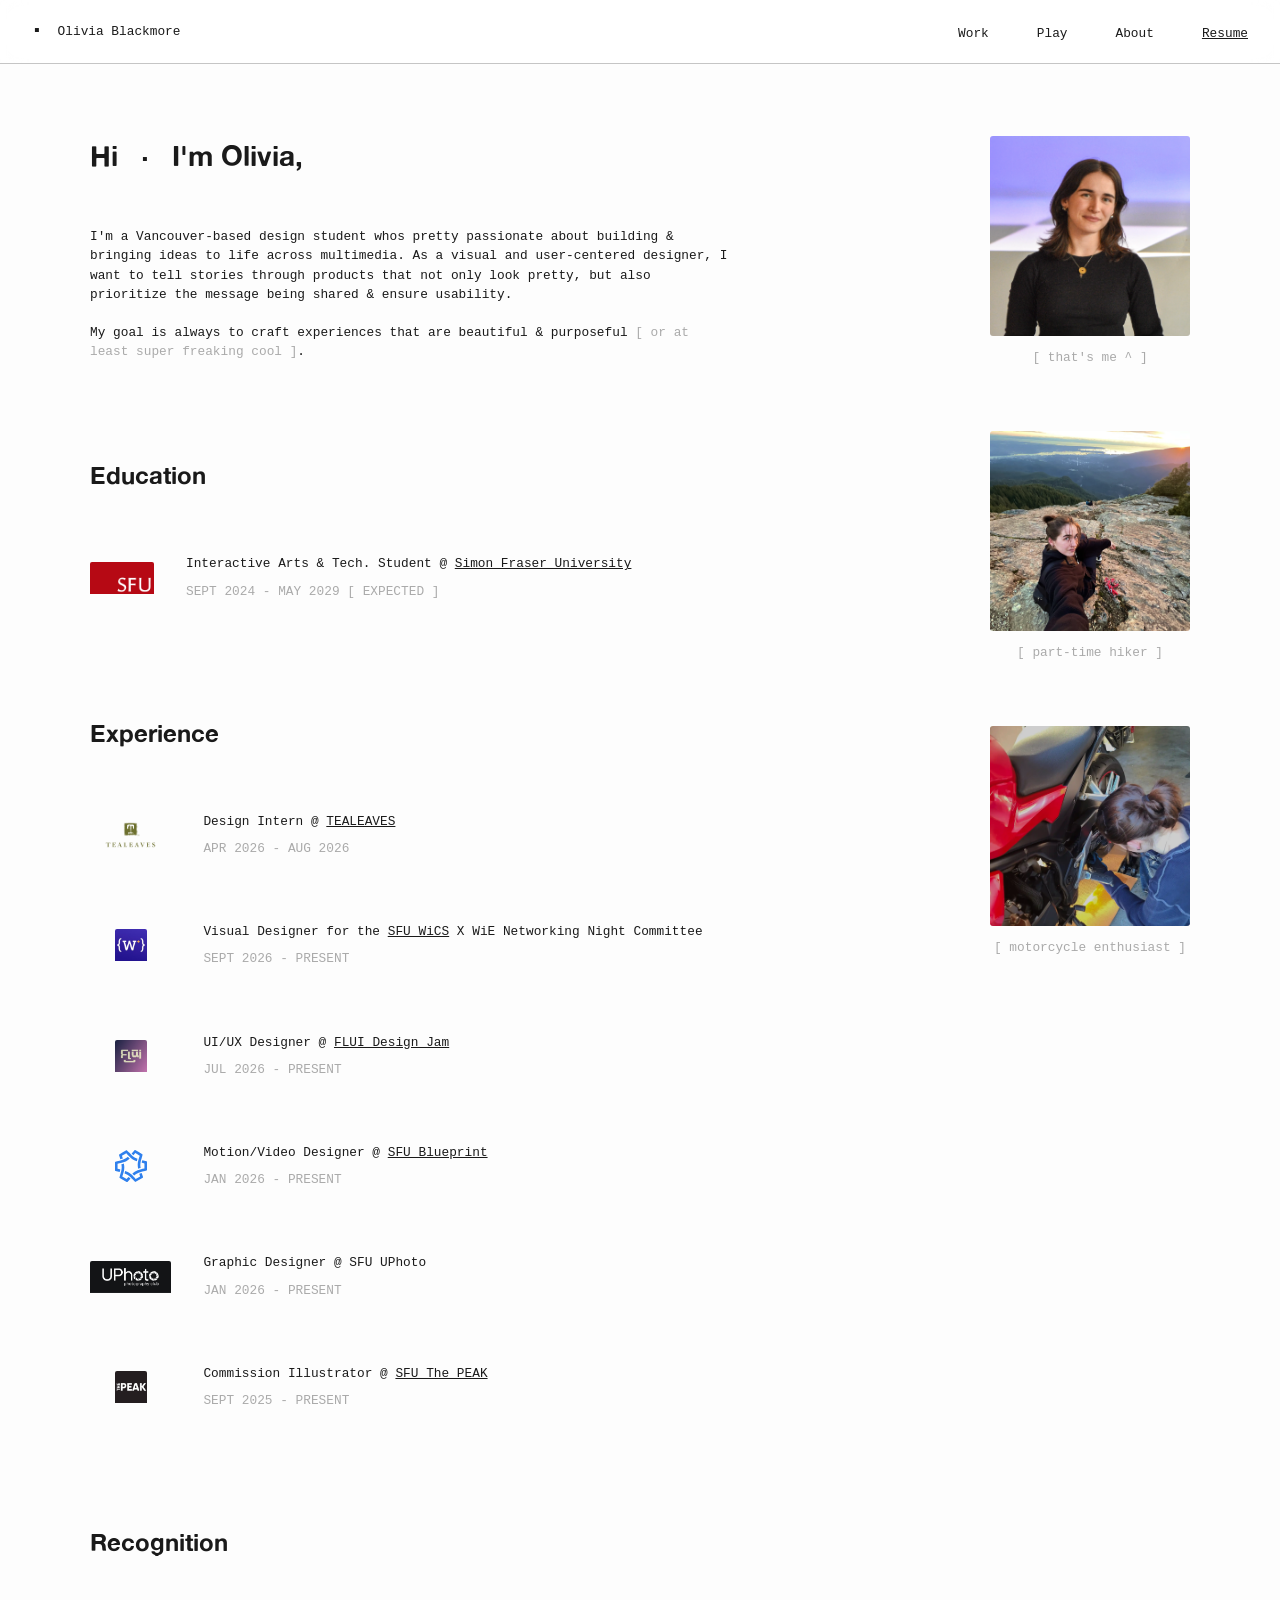
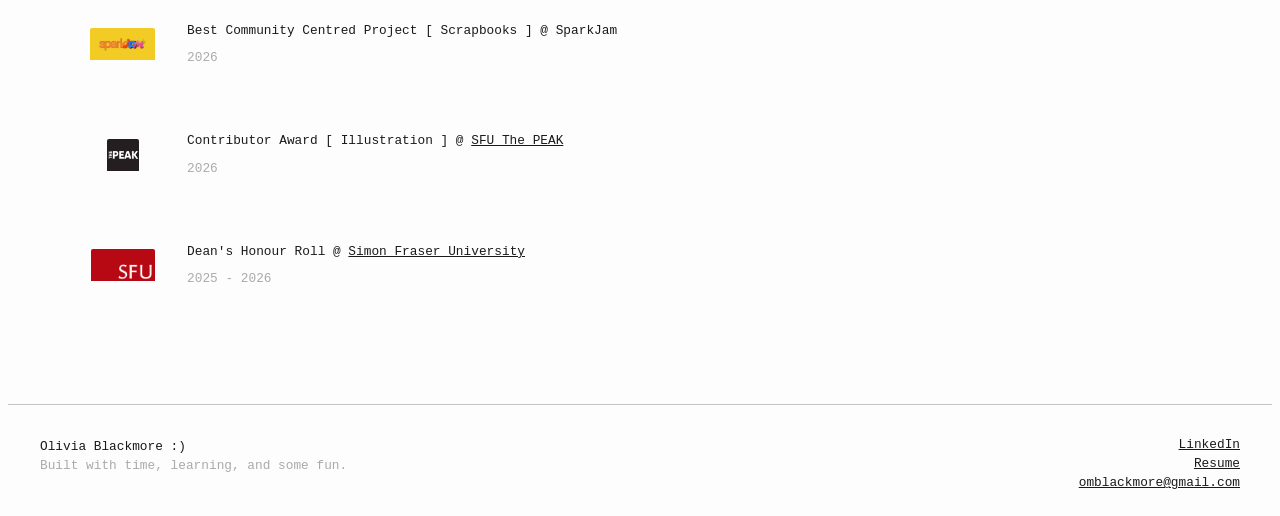
==== commit b0ca6dda: "updated play, index, and abt" ====
--- a/about.html
+++ b/about.html
@@ -32,13 +32,18 @@
             My goal is always to craft experiences that are beautiful & purposeful <span class="highlight">[ or at least super freaking cool ]</span>.</p>
 
           <br><br>  
-          <h3 style="margin-top: 3rem;">Experience</h3>
+          <h3 style="margin-top: 3rem;">Education</h3>
 
           <div class="experience-grid">
             <img src="images/logos/sfu-logo.png" alt="SFU" class="inline-logo" style="padding-bottom: 1rem;"/>
             <p>Interactive Arts & Tech. Student @ <a href="https://www.sfu.ca/" target="_blank" rel="noopener noreferrer" class="about-experience-link">Simon Fraser University</a>
               <span class="highlight">SEPT 2024 - MAY 2029 [ EXPECTED ]</span></p>
+          </div>
 
+          <br><br><br>
+          <h3 style="margin-top: 3rem;">Experience</h3>
+
+          <div class="experience-grid">
             <img src="images/logos/tealeaves.png" alt="TEALEAVES" class="inline-logo" style="padding-bottom: 1rem;"/>
             <p>Design Intern @ <a href="https://www.tealeaves.com/" target="_blank" rel="noopener noreferrer" class="about-experience-link">TEALEAVES</a>
               <span class="highlight">APR 2026 - AUG 2026</span></p>
--- a/nav/nav.css
+++ b/nav/nav.css
@@ -6,7 +6,6 @@
   padding: 0 2rem;
   height: 64px;
   border-bottom: 1px solid #1a1a1a40;
-
   position: fixed;
   top: 0;
   left: 0;
--- a/footer/footer.css
+++ b/footer/footer.css
@@ -2,8 +2,8 @@
   display: flex;
   justify-content: space-between;
   align-items: flex-start;
+  padding: 2rem;
   border-top: 1px solid #1a1a1a40;
-  padding: 2rem;
   font-family: "DM Mono", monospace;
   font-size: 0.8rem;
   font-style: normal;
@@ -38,4 +38,4 @@
 
 .footer-link:hover {
   opacity: 0.5;
-}
+}
--- a/style.css
+++ b/style.css
@@ -24,7 +24,11 @@
 input,
 label,
 select,
-textarea
+textarea,
+.carousel-item,
+.carousel-dot {
+  cursor: url("images/cursor-hover.png"), pointer;
+}
 
 body {
   padding-top: 3rem;
@@ -36,7 +40,7 @@
   font-size: 1.75rem;
   color: #1a1a1a;
   margin-bottom: 1rem;
-  padding-top: 1rem;
+  padding-top: 2rem;
 }
 
 h2 {
@@ -125,13 +129,6 @@
   justify-content: center;
   align-items: center;
   max-width: 100%;
-}
-
-/* Hero */
-.hero-about-section {
-  display: flex;
-  justify-content: center;
-  width: 100%;
 }
 
 @media (max-width: 700px) {
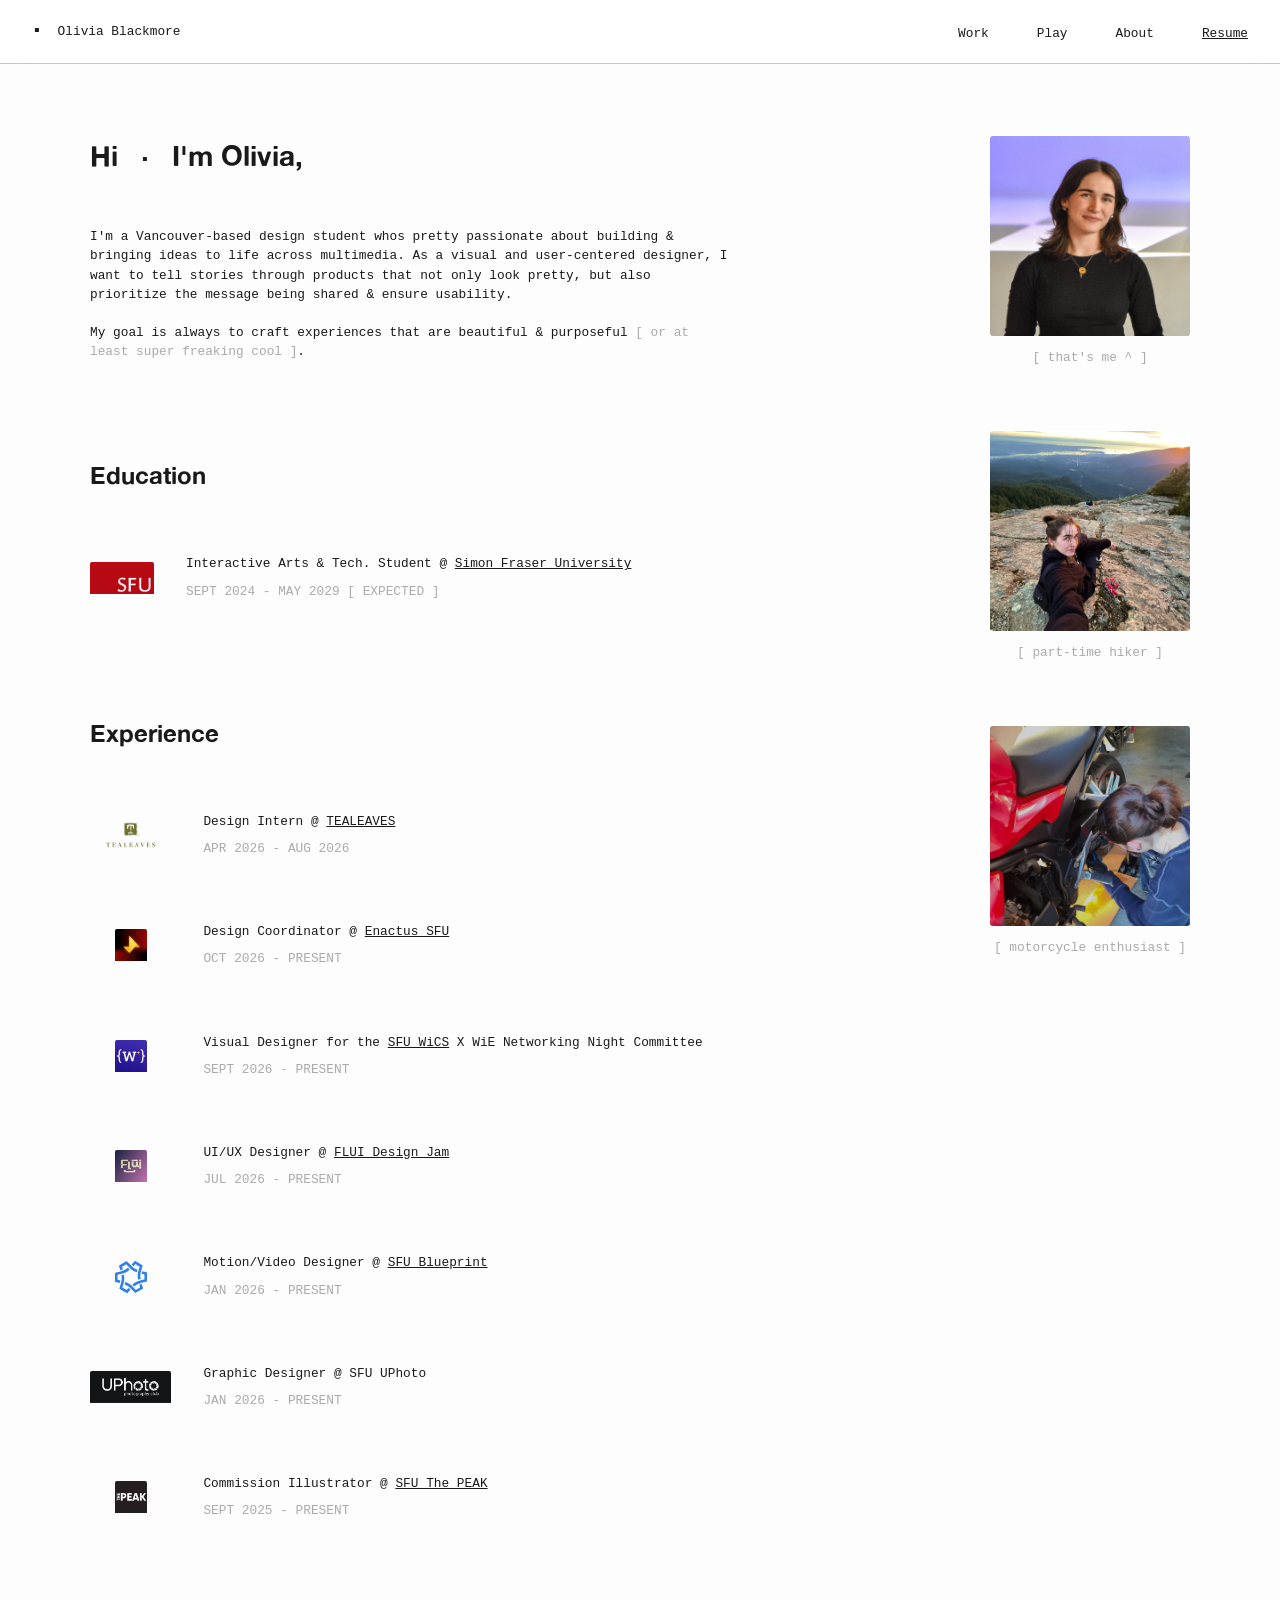
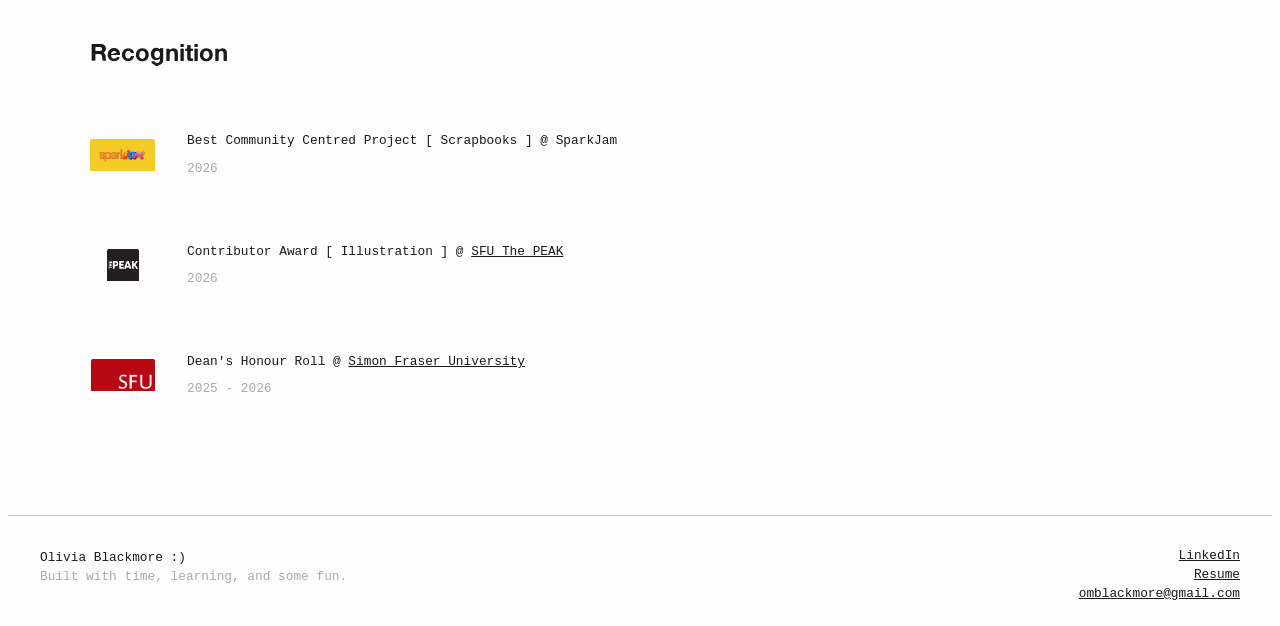
==== commit 38fd7e35: "enactus exp added to abt and visionary added to play" ====
--- a/about.html
+++ b/about.html
@@ -48,12 +48,16 @@
             <p>Design Intern @ <a href="https://www.tealeaves.com/" target="_blank" rel="noopener noreferrer" class="about-experience-link">TEALEAVES</a>
               <span class="highlight">APR 2026 - AUG 2026</span></p>
 
+            <img src="images/logos/enactus.jpeg" alt="Enactus Logo" class="inline-logo" style="padding-bottom: 1rem;"/>
+            <p>Design Coordinator @ <a href="https://www.enactussfu.ca/" target="_blank" rel="noopener noreferrer" class="about-experience-link">Enactus SFU</a>
+              <span class="highlight">OCT 2026 - PRESENT</span></p>
+
             <img src="images/logos/sfu_wics_logo.jpeg" alt="SFU WICS Logo" class="inline-logo" style="padding-bottom: 1rem;"/>
             <p>Visual Designer for the <a href="https://sfuwics.com/" target="_blank" rel="noopener noreferrer" class="about-experience-link">SFU WiCS</a> X WiE Networking Night Committee
               <span class="highlight">SEPT 2026 - PRESENT</span></p>
 
             <img src="images/logos/fluidesignjam_logo.jpeg" alt="FLUI Design Jam Logo" class="inline-logo" style="padding-bottom: 1rem;"/>
-            <p>UI/UX Designer @ <a href="https://www.fluidesignjam.com/" target="_blank" rel="noopener noreferrer" class="about-experience-link">FLUI Design Jam</a></span>
+            <p>UI/UX Designer @ <a href="https://www.fluidesignjam.com/" target="_blank" rel="noopener noreferrer" class="about-experience-link">FLUI Design Jam</a>
               <span class="highlight">JUL 2026 - PRESENT</span></p>
 
             <img src="images/logos/bp-logo.svg" alt="Blueprint" class="inline-logo" style="padding-bottom: 1rem;"/>
@@ -65,7 +69,7 @@
               <span class="highlight">JAN 2026 - PRESENT</span></p>
 
             <img src="images/logos/images.png" alt="The PEAK" class="inline-logo" style="padding-bottom: 1rem;"/>
-            <p>Commission Illustrator @ <a href="https://the-peak.ca/" target="_blank" rel="noopener noreferrer" class="about-experience-link">SFU The PEAK</a></span>
+            <p>Commission Illustrator @ <a href="https://the-peak.ca/" target="_blank" rel="noopener noreferrer" class="about-experience-link">SFU The PEAK</a>
               <span class="highlight">SEPT 2025 - PRESENT</span></p>
           </div>
 
